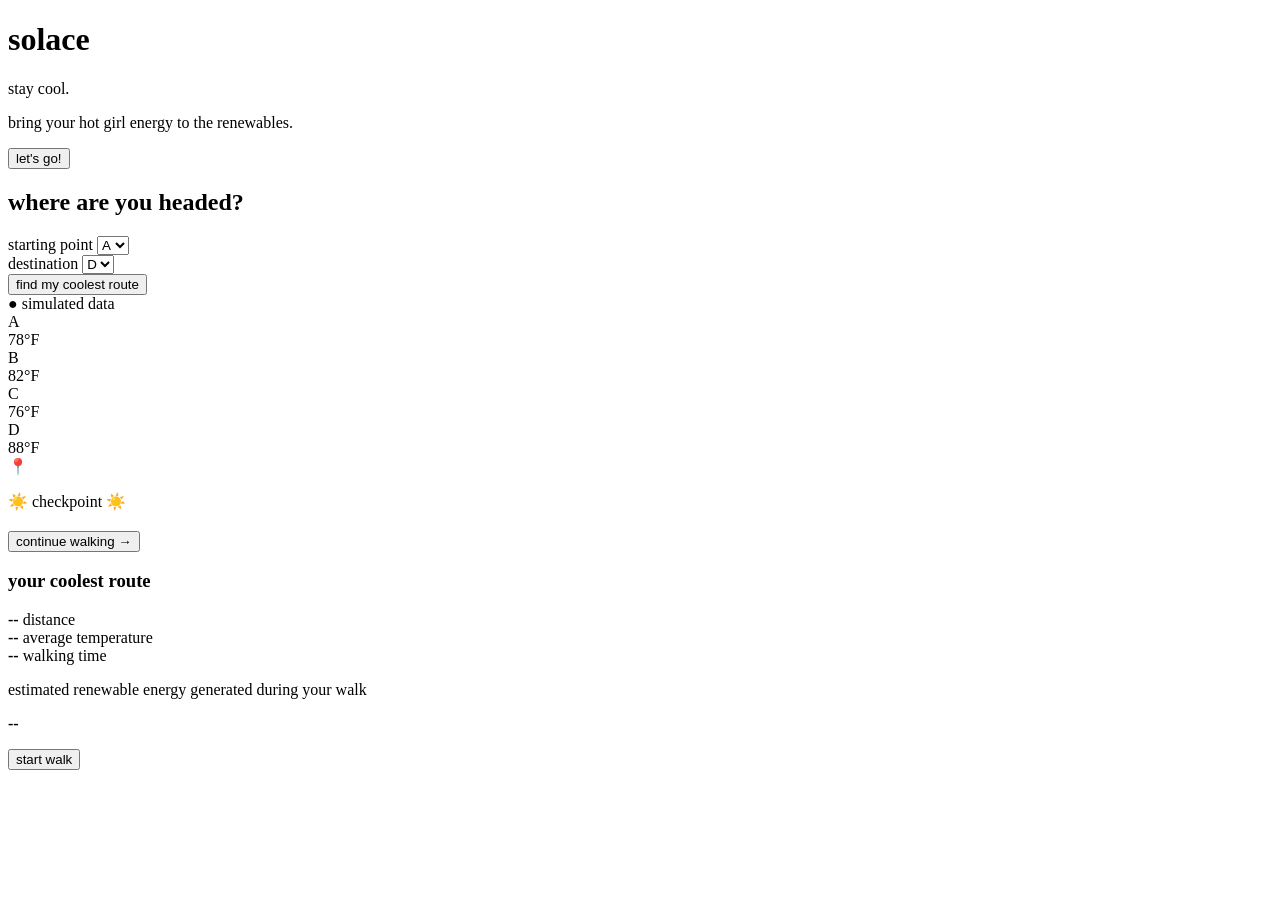
==== index.html @ 0bde889d "Merge remote-tracking branch 'origin/main'" ====
<!DOCTYPE html>

<html>
<head>
    <meta charset="UTF-8">
    <title>Solace</title>
    <link rel="stylesheet" href="/static/style.css">
</head>

<body>

    <!-- LANDING PAGE -->

    <h1>solace</h1>

    <p>stay cool.</p>
    <p>bring your hot girl energy to the renewables.</p>

    <a href="#route-finder">
        <button>let's go!</button>
    </a>


    <!-- ROUTE FINDER -->

    <div id="route-finder">

        <h2>where are you headed?</h2>

        <div class="route-inputs">

            <div>
                <label>starting point</label>

                <select>
                    <option>A</option>
                    <option>B</option>
                    <option>C</option>
                    <option>D</option>
                </select>
            </div>

            <div>
                <label>destination</label>

                <select>
                    <option>D</option>
                    <option>C</option>
                    <option>B</option>
                    <option>A</option>
                </select>
            </div>

        </div>

        <button id="find-route-button">
            find my coolest route
        </button>


        <!-- MAP + CHECKPOINT -->
        <div class="data-badge">
            ● simulated data
        </div>

        <div class="walk-area">

            <!-- MAP -->

            <div class="map">

                <div class="path path-ab"></div>
                <div class="path path-ac cool-route"></div>
                <div class="path path-bd"></div>
                <div class="path path-cd cool-route"></div>

                <div class="lamp lamp-a">
                    <div class="dot">A</div>
                    <span>78°F</span>
                </div>

                <div class="lamp lamp-b">
                    <div class="dot">B</div>
                    <span>82°F</span>
                </div>

                <div class="lamp lamp-c">
                    <div class="dot">C</div>
                    <span>76°F</span>
                </div>

                <div class="lamp lamp-d">
                    <div class="dot">D</div>
                    <span>88°F</span>
                </div>

                <div id="user-marker">📍</div>

            </div>


            <!-- CHECKPOINT -->

            <div id="energy-reward">

                <p>☀️ checkpoint ☀️</p>

                <h2 id="energy-amount"></h2>

                <p id="energy-message"></p>

                <button id="continue-walk-button">
                    continue walking →
                </button>

            </div>

        </div>


        <!-- ROUTE RESULTS -->

        <div id="route-result">

            <h3>your coolest route</h3>

            <div id="recommended-path"></div>

            <div class="route-stats">

                <div>
                    <strong id="route-distance">--</strong>
                    <span>distance</span>
                </div>

                <div>
                    <strong id="route-temperature">--</strong>
                    <span>average temperature</span>
                </div>

                <div>
                    <strong id="route-eta">--</strong>
                    <span>walking time</span>
                </div>

            </div>


            <!-- ENERGY ESTIMATE -->

            <div class="energy-estimate">

                <p>
                    estimated renewable energy generated
                    during your walk
                </p>

                <strong id="estimated-energy">--</strong>

            </div>


            <p id="route-explanation"></p>

            <button id="start-walk-button">
                start walk
            </button>

        </div>

    </div>


    <script src="/static/script.js"></script>

</body>
</html>
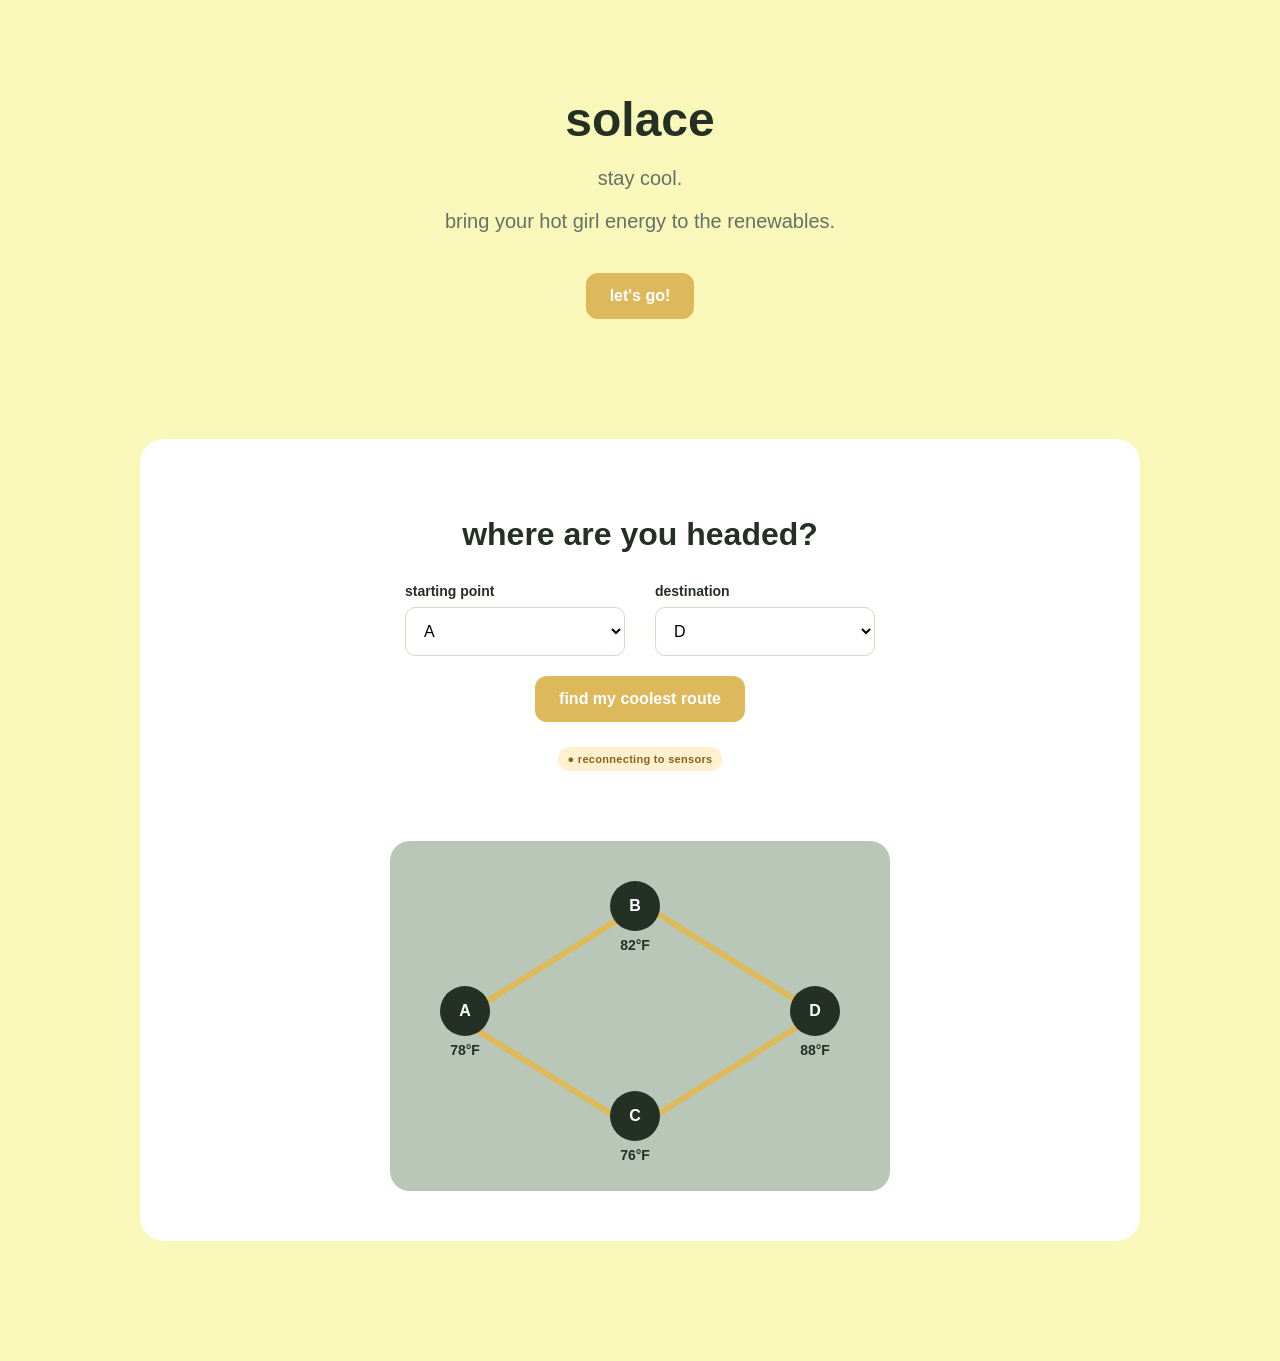
==== commit 759c3a6d: "tune parameters, edit web ui for esp http" ====
--- a/index.html
+++ b/index.html
@@ -4,7 +4,8 @@
 <head>
     <meta charset="UTF-8">
     <title>Solace</title>
-    <link rel="stylesheet" href="/static/style.css">
+    <meta name="viewport" content="width=device-width, initial-scale=1">
+    <link rel="stylesheet" href="/style.css">
 </head>
 
 <body>
@@ -59,7 +60,7 @@
 
 
         <!-- MAP + CHECKPOINT -->
-        <div class="data-badge">
+        <div id="data-badge" class="data-badge">
             ● simulated data
         </div>
 
@@ -68,6 +69,8 @@
             <!-- MAP -->
 
             <div class="map">
+
+                <canvas id="heatmap-layer" aria-label="Live temperature heat map"></canvas>
 
                 <div class="path path-ab"></div>
                 <div class="path path-ac cool-route"></div>
@@ -171,7 +174,7 @@
     </div>
 
 
-    <script src="/static/script.js"></script>
+    <script src="/script.js"></script>
 
 </body>
-</html>+</html>
--- a/style.css
+++ b/style.css
@@ -0,0 +1,435 @@
+body {
+    font-family: "Helvetica Neue", Helvetica, Arial, sans-serif;
+    background-color: #f9f8ba;
+    color: #243024;
+
+    text-align: center;
+
+    margin: 0;
+    padding: 60px;
+}
+
+h1 {
+    font-size: 48px;
+    margin-bottom: 10px;
+}
+
+p {
+    font-size: 20px;
+    color: #667066;
+}
+
+button {
+    background-color: #deb95b;
+    color: white;
+
+    border: none;
+    border-radius: 12px;
+
+    padding: 14px 24px;
+    margin-top: 20px;
+
+    font-size: 16px;
+    font-weight: bold;
+
+    cursor: pointer;
+}
+
+#route-finder {
+    background-color: white;
+
+    max-width: 900px;
+    margin: 120px auto 60px auto;
+    padding: 50px;
+
+    border-radius: 24px;
+}
+
+#route-finder h2 {
+    font-size: 32px;
+}
+
+.route-inputs {
+    display: flex;
+    justify-content: center;
+    gap: 30px;
+
+    margin-top: 30px;
+}
+
+.route-inputs div {
+    display: flex;
+    flex-direction: column;
+    text-align: left;
+}
+
+label {
+    font-size: 14px;
+    font-weight: bold;
+
+    margin-bottom: 8px;
+}
+
+select {
+    width: 220px;
+
+    padding: 14px;
+
+    border: 1px solid #d8d8c8;
+    border-radius: 10px;
+
+    background-color: white;
+
+    font-size: 16px;
+}
+
+.map {
+    position: relative;
+
+    width: 500px;
+    flex-shrink: 0;
+    height: 350px;
+
+    margin: 50px auto 0 auto;
+
+    background-color: #b8c7b7;
+    border-radius: 20px;
+    overflow: hidden;
+}
+
+#heatmap-layer {
+    position: absolute;
+    inset: 0;
+    width: 100%;
+    height: 100%;
+    z-index: 0;
+    pointer-events: none;
+}
+
+
+/* streetlamps */
+
+.lamp {
+    position: absolute;
+    text-align: center;
+    z-index: 3;
+}
+
+.dot {
+    width: 50px;
+    height: 50px;
+
+    background-color: #243024;
+    color: white;
+
+    border-radius: 50%;
+
+    display: flex;
+    align-items: center;
+    justify-content: center;
+
+    font-weight: bold;
+}
+
+.lamp span {
+    display: block;
+    margin-top: 6px;
+
+    font-size: 14px;
+    font-weight: bold;
+}
+
+
+/* streetlamps sketched */
+
+.lamp-a {
+    left: 50px;
+    top: 145px;
+}
+
+.lamp-b {
+    left: 220px;
+    top: 40px;
+}
+
+.lamp-c {
+    left: 220px;
+    top: 250px;
+}
+
+.lamp-d {
+    right: 50px;
+    top: 145px;
+}
+
+
+/* paths sketch */
+
+.path {
+    position: absolute;
+    z-index: 2;
+
+    height: 6px;
+
+    background-color: #deb95b;
+
+    border-radius: 10px;
+
+    transform-origin: left center;
+}
+
+.path-ab {
+    width: 200px;
+
+    left: 85px;
+    top: 165px;
+
+    transform: rotate(-32deg);
+}
+
+.path-ac {
+    width: 200px;
+
+    left: 85px;
+    top: 185px;
+
+    transform: rotate(32deg);
+}
+
+.path-bd {
+    width: 200px;
+
+    left: 260px;
+    top: 65px;
+
+    transform: rotate(32deg);
+}
+
+.path-cd {
+    width: 200px;
+
+    left: 260px;
+    top: 275px;
+
+    transform: rotate(-32deg);
+}
+
+
+.path {
+    transition: all 0.4s ease;
+}
+
+.path.selected {
+    background-color: #315c3b;
+    height: 10px;
+}
+
+#route-result {
+    display: none;
+
+    margin-top: 35px;
+    padding: 30px;
+
+    background-color: #d8c38b;
+    border-radius: 20px;
+
+    text-align: left;
+}
+
+#route-result h3 {
+    margin-top: 0;
+    font-size: 18px;
+}
+
+#recommended-path {
+    font-size: 32px;
+    font-weight: bold;
+
+    margin: 15px 0 25px 0;
+}
+
+.route-stats {
+    display: flex;
+    gap: 50px;
+}
+
+.route-stats div {
+    display: flex;
+    flex-direction: column;
+}
+
+.route-stats strong {
+    font-size: 24px;
+}
+
+.route-stats span {
+    font-size: 13px;
+    color: #667066;
+
+    margin-top: 4px;
+}
+
+#route-explanation {
+    font-size: 15px;
+
+    margin-top: 25px;
+    margin-bottom: 0;
+}
+
+#energy-reward {
+    display: none;
+
+    width: 220px;
+    min-height: 220px;
+
+    padding: 25px;
+
+    background-color: white;
+    border-radius: 20px;
+
+    text-align: center;
+
+    flex-shrink: 0;
+}
+
+#energy-reward p {
+    font-size: 14px;
+}
+
+#energy-amount {
+    font-size: 32px;
+    margin: 20px 0;
+}
+
+
+#start-walk-button {
+    background-color: #315c3b;
+    color: white;
+}
+
+.energy-estimate {
+    margin-top: 25px;
+    padding: 20px;
+
+    background-color: white;
+    border-radius: 16px;
+
+    text-align: center;
+}
+
+.energy-estimate p {
+    margin: 0 0 8px 0;
+
+    font-size: 14px;
+    color: #667066;
+}
+
+.energy-estimate strong {
+    font-size: 28px;
+    color: #52734d;
+}
+
+#user-marker {
+    display: none;
+    position: absolute;
+    z-index: 4;
+
+    font-size: 30px;
+
+    z-index: 10;
+
+    transition: left 0.6s ease, top 0.6s ease;
+}
+
+.walk-area {
+    display: flex;
+    align-items: center;
+    justify-content: center;
+
+    gap: 25px;
+
+    margin-top: 40px;
+}
+
+.summary-label {
+    font-size: 13px;
+    font-weight: bold;
+    text-transform: uppercase;
+    letter-spacing: 1px;
+}
+
+.summary-title {
+    font-size: 28px;
+    margin: 8px 0 20px 0;
+}
+
+.summary-energy {
+    font-size: 40px;
+    font-weight: bold;
+    color: #52734d;
+}
+
+.summary-energy-label {
+    font-size: 13px;
+    color: #667066;
+
+    margin-top: 5px;
+}
+
+.summary-stats {
+    display: flex;
+    justify-content: center;
+    gap: 18px;
+
+    margin-top: 25px;
+}
+
+.summary-stats div {
+    display: flex;
+    flex-direction: column;
+}
+
+.summary-stats strong {
+    font-size: 16px;
+}
+
+.summary-stats span {
+    font-size: 11px;
+    color: #667066;
+}
+
+.summary-checkpoints {
+    margin-top: 25px;
+    font-size: 13px;
+}
+
+.summary-message {
+    font-weight: bold;
+    margin-bottom: 0;
+}
+
+.data-badge {
+    width: fit-content;
+    margin: 25px auto -20px auto;
+
+    padding: 6px 10px;
+
+    background-color: #f3f1e8;
+    color: #77776c;
+
+    border-radius: 20px;
+
+    font-size: 11px;
+    font-weight: 600;
+    letter-spacing: 0.3px;
+}
+
+.data-badge.live {
+    background: #d9f3df;
+    color: #315c3b;
+}
+
+.data-badge.reconnecting {
+    background: #fff0cf;
+    color: #85651c;
+}
